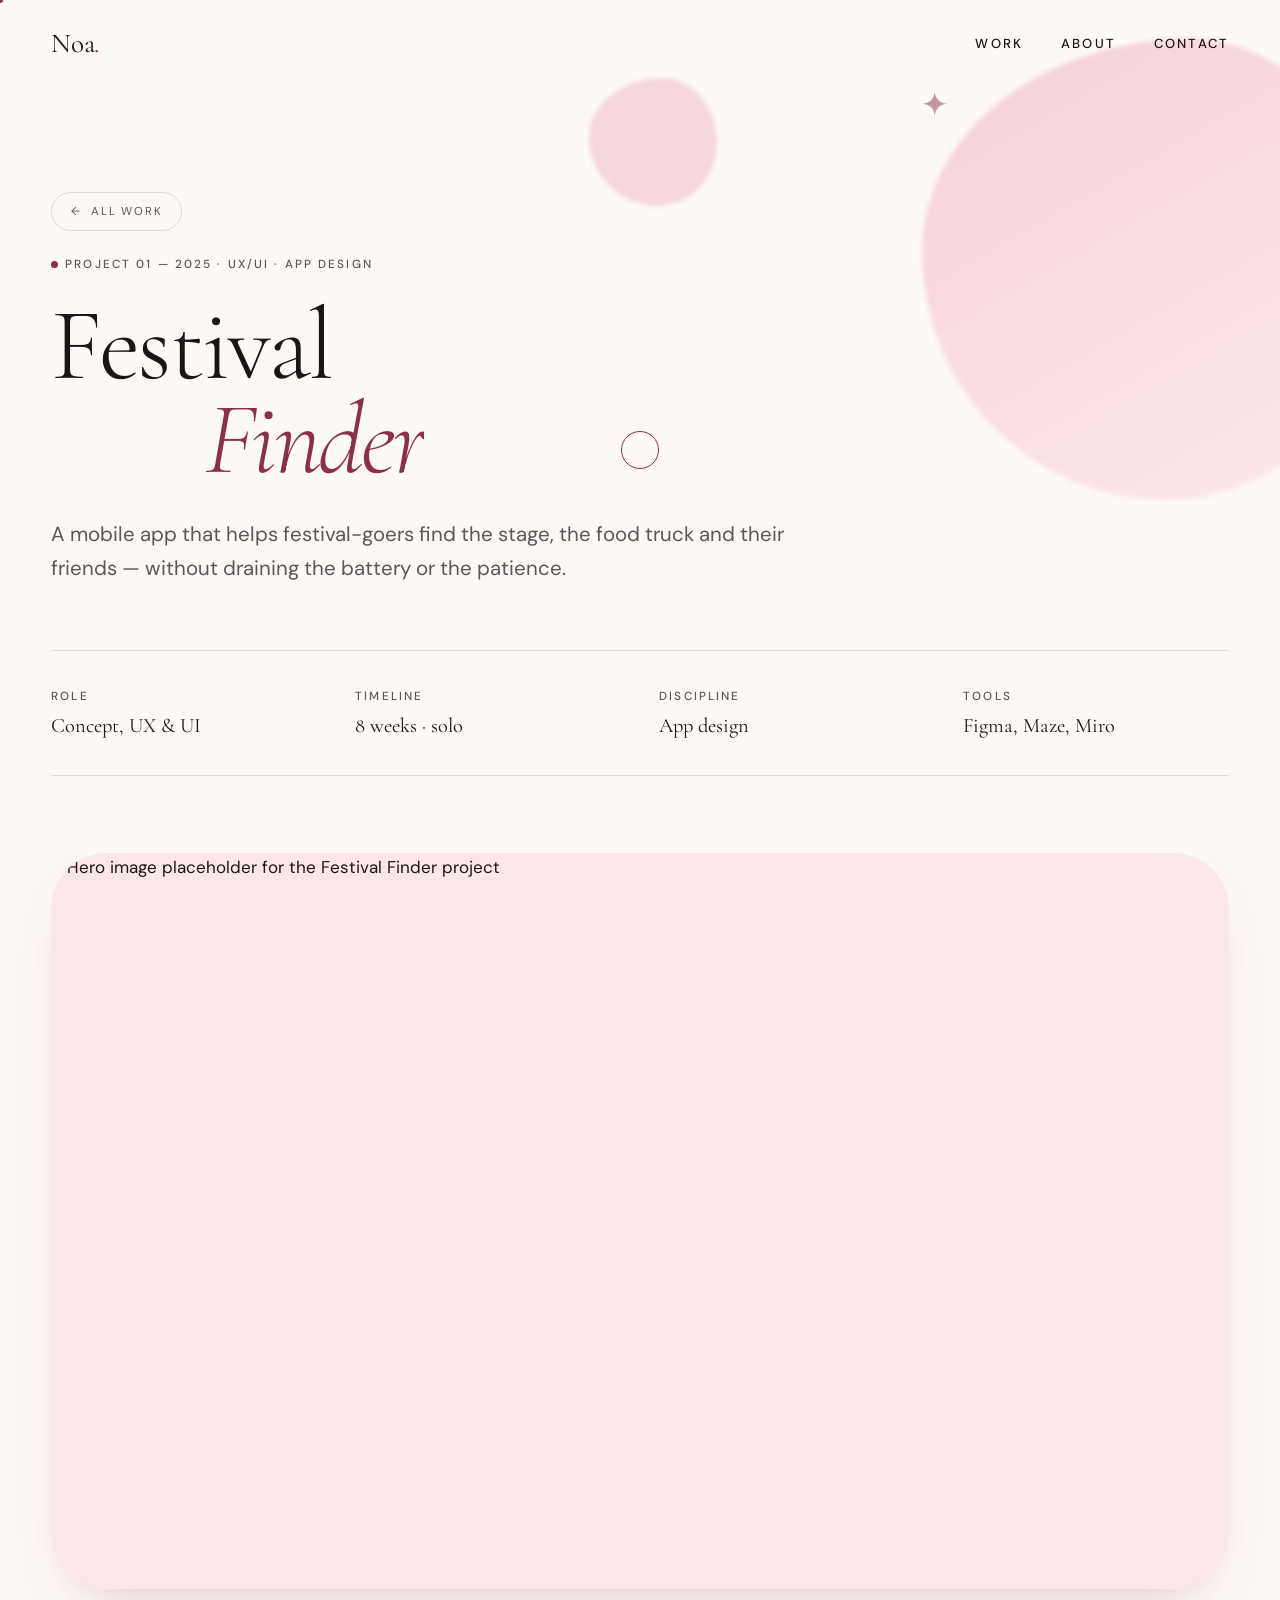
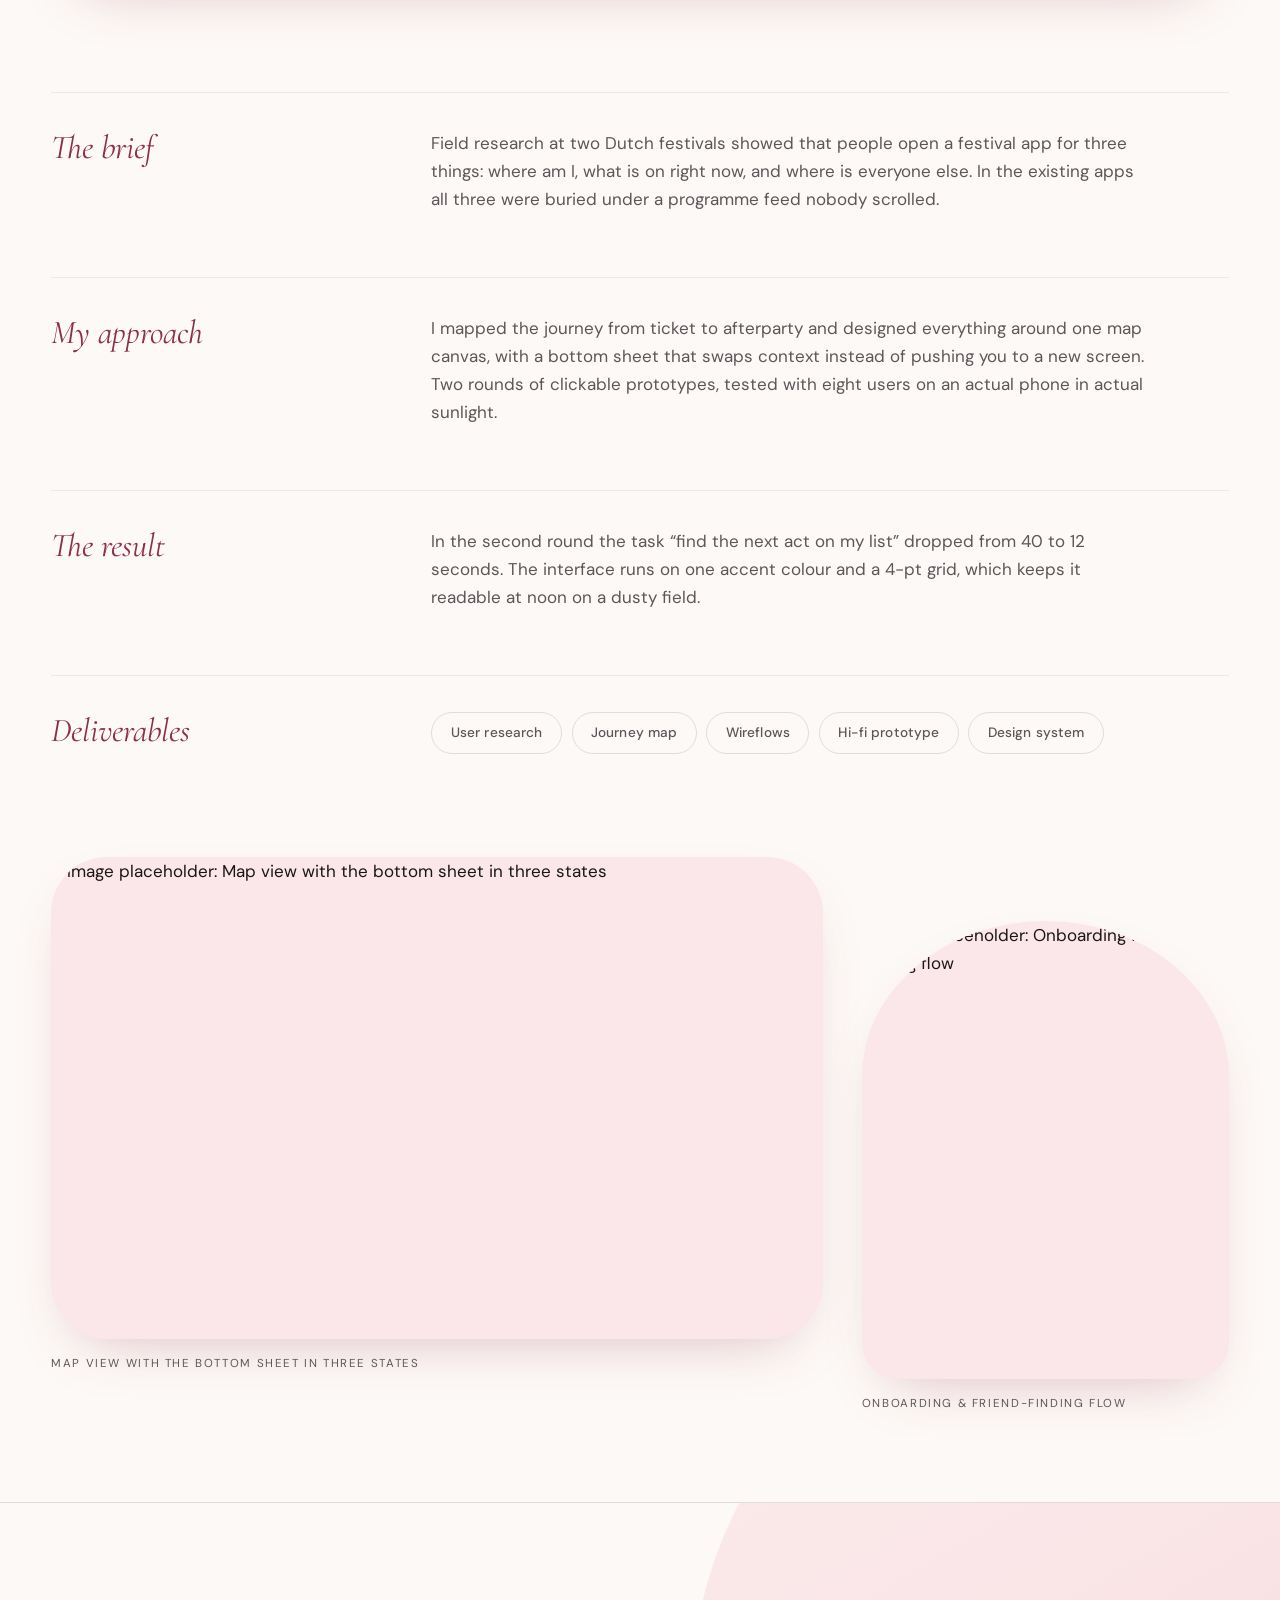
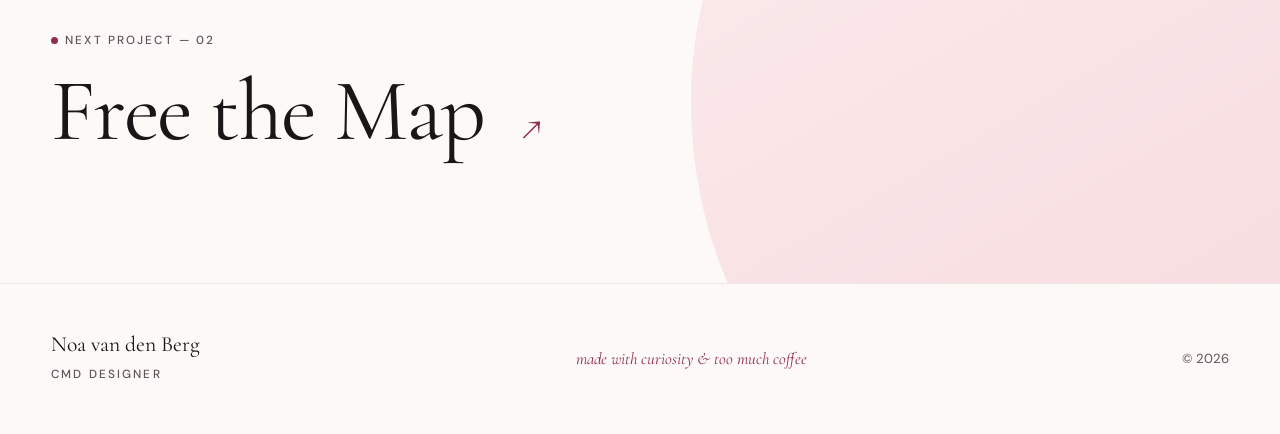
==== 01-festival-finder.html @ e99d0a6c "nieuwe met aparte pagina's" ====
<!DOCTYPE html>
<html lang="en" class="no-js">
<head>
<meta charset="UTF-8">
<meta name="viewport" content="width=device-width, initial-scale=1">
<title>Festival Finder — Noa van den Berg</title>
<meta name="description" content="A mobile app that helps festival-goers find the stage, the food truck and their friends — without draining the battery or the patience.">
<link rel="icon" href="assets/favicon.svg" type="image/svg+xml">

<link rel="preconnect" href="https://fonts.googleapis.com">
<link rel="preconnect" href="https://fonts.gstatic.com" crossorigin>
<link href="https://fonts.googleapis.com/css2?family=Cormorant+Garamond:ital,wght@0,300;0,400;0,500;0,600;1,300;1,400;1,500&family=DM+Sans:ital,opsz,wght@0,9..40,300;0,9..40,400;0,9..40,500;1,9..40,400&display=swap" rel="stylesheet">
<link rel="stylesheet" href="style.css">
<script>document.documentElement.classList.remove('no-js');document.documentElement.classList.add('js');</script>
</head>
<body>

<!-- CUSTOM CURSOR -->
<div class="cursor" id="cursor" aria-hidden="true">
  <span class="cursor__label"></span>
</div>
<div class="cursor-dot" id="cursorDot" aria-hidden="true"></div>

<a class="skip-link" href="#case">Skip to content</a>

<header class="nav" id="nav">
  <div class="nav__inner">
    <a href="index.html" class="nav__logo" data-cursor="hide">Noa<span class="dot-accent">.</span></a>

    <nav class="nav__links" aria-label="Main">
      <a href="index.html#work" data-cursor="hide">Work</a>
      <a href="index.html#about" data-cursor="hide">About</a>
      <a href="index.html#contact" data-cursor="hide">Contact</a>
    </nav>

    <button class="nav__toggle" id="navToggle" aria-expanded="false" aria-controls="mobileMenu" aria-label="Open menu">
      <span></span><span></span>
    </button>
  </div>
</header>

<div class="menu" id="mobileMenu" hidden>
  <nav class="menu__links" aria-label="Mobile">
    <a href="index.html#work"><span>01</span> Work</a>
    <a href="index.html#about"><span>02</span> About</a>
    <a href="index.html#contact"><span>03</span> Contact</a>
  </nav>
  <div class="menu__foot">
    <a href="mailto:hello@noavandenberg.nl">hello@noavandenberg.nl</a>
    <p>Alkmaar / NL</p>
  </div>
</div>

<main>
<article class="case" id="case">

  <!-- ========== PROJECT HERO ========== -->
  <section class="p-hero">
    <div class="shapes" aria-hidden="true">
      <span class="blob blob--a" data-float="0.04"></span>
      <span class="blob blob--c" data-float="0.07"></span>
      <svg class="star star--c" data-float="0.11" viewBox="0 0 24 24"><path d="M12 0c0 7 5 12 12 12-7 0-12 5-12 12 0-7-5-12-12-12 7 0 12-5 12-12z"/></svg>
    </div>

    <div class="container p-hero__inner">
      <a href="index.html#work" class="back-link" data-cursor="hide"><span aria-hidden="true">←</span> All work</a>

      <p class="label" data-reveal><span class="pulse"></span> Project 01 — 2025 · UX/UI · App Design</p>

      <h1 class="p-title">
      <span class="line" data-reveal><span>Festival</span></span>
      <span class="line line--indent" data-reveal data-delay="80"><span><em>Finder</em></span></span>
      </h1>

      <p class="p-lead" data-reveal data-delay="160">A mobile app that helps festival-goers find the stage, the food truck and their friends — without draining the battery or the patience.</p>
    </div>
  </section>

  <div class="container">

    <!-- ========== META ========== -->
    <div class="p-meta" data-reveal>
      <div><span class="label">Role</span><p>Concept, UX &amp; UI</p></div>
      <div><span class="label">Timeline</span><p>8 weeks · solo</p></div>
      <div><span class="label">Discipline</span><p>App design</p></div>
      <div><span class="label">Tools</span><p>Figma, Maze, Miro</p></div>
    </div>

    <!-- ========== COVER ==========
         Vervang de src door je eigen afbeelding in /assets -->
    <figure class="p-cover" data-reveal data-delay="80">
      <img src="assets/hero-01.svg" alt="Hero image placeholder for the Festival Finder project">
    </figure>

    <!-- ========== TEKST ========== -->
    <div class="p-body">
      <section class="p-block" data-reveal>
        <h2>The brief</h2>
        <div><p>Field research at two Dutch festivals showed that people open a festival app for three things: where am I, what is on right now, and where is everyone else. In the existing apps all three were buried under a programme feed nobody scrolled.</p></div>
      </section>

      <section class="p-block" data-reveal>
        <h2>My approach</h2>
        <div><p>I mapped the journey from ticket to afterparty and designed everything around one map canvas, with a bottom sheet that swaps context instead of pushing you to a new screen. Two rounds of clickable prototypes, tested with eight users on an actual phone in actual sunlight.</p></div>
      </section>

      <section class="p-block" data-reveal>
        <h2>The result</h2>
        <div><p>In the second round the task &ldquo;find the next act on my list&rdquo; dropped from 40 to 12 seconds. The interface runs on one accent colour and a 4-pt grid, which keeps it readable at noon on a dusty field.</p></div>
      </section>

      <section class="p-block" data-reveal>
        <h2>Deliverables</h2>
        <div>
          <ul>
            <li class="pill pill--ghost">User research</li>
            <li class="pill pill--ghost">Journey map</li>
            <li class="pill pill--ghost">Wireflows</li>
            <li class="pill pill--ghost">Hi-fi prototype</li>
            <li class="pill pill--ghost">Design system</li>
          </ul>
        </div>
      </section>
    </div>

    <!-- ========== GALLERY ========== -->
    <div class="p-gallery">
      <figure class="p-shot p-shot--a" data-reveal>
        <span class="p-shot__frame">
          <img src="assets/shot-01-a.svg" alt="Image placeholder: Map view with the bottom sheet in three states" loading="lazy">
        </span>
        <figcaption>Map view with the bottom sheet in three states</figcaption>
      </figure>

      <figure class="p-shot p-shot--b" data-reveal data-delay="80">
        <span class="p-shot__frame">
          <img src="assets/shot-01-b.svg" alt="Image placeholder: Onboarding friend-finding flow" loading="lazy">
        </span>
        <figcaption>Onboarding &amp; friend-finding flow</figcaption>
      </figure>
    </div>

  </div>

  <!-- ========== VOLGEND PROJECT ========== -->
  <section class="p-next">
    <div class="p-next__blob" aria-hidden="true"></div>
    <div class="container p-next__inner">
      <p class="label" data-reveal><span class="pulse"></span> Next project — 02</p>
      <a href="02-free-the-map.html" data-cursor="view" data-reveal data-delay="80">Free the Map <span aria-hidden="true">↗</span></a>
    </div>
  </section>

</article>
</main>

<footer class="footer">
  <div class="container footer__inner">
    <div class="footer__brand">
      <p class="footer__name">Noa van den Berg</p>
      <p class="label">CMD Designer</p>
    </div>
    <p class="footer__note">made with curiosity &amp; too much coffee</p>
    <p class="footer__copy">© <span id="year">2026</span></p>
  </div>
</footer>

<script src="script.js"></script>
</body>
</html>
---- style.css ----
/* ============================================================
   NOA VAN DEN BERG — PORTFOLIO
   ------------------------------------------------------------
   01. Design tokens
   02. Reset & base
   03. Typography helpers
   04. Buttons, pills & labels
   05. Custom cursor
   06. Loader
   07. Navigation & mobile menu
   08. Decorative shapes
   09. Hero
   10. Marquee
   11. Work
   12. About
   13. Contact
   14. Footer
   15. Reveal animations
   16. Responsive
   17. Reduced motion
============================================================ */


/* ============================================================
   01. DESIGN TOKENS
   Pas hier de kleuren aan om de hele site te restylen.
============================================================ */
:root{
  /* Colours */
  --cream:        #FDF9F6;
  --cream-deep:   #F7EFE9;
  --pink-soft:    #FBE7E9;
  --blush:        #F3CBD3;
  --blush-deep:   #EBAFBE;
  --berry:        #8C2F4A;
  --berry-light:  #B8577A;
  --ink:          #1A1618;
  --ink-soft:     #5E555A;
  --line:         rgba(26, 22, 24, .12);
  --line-soft:    rgba(26, 22, 24, .07);

  /* Type */
  --font-display: "Cormorant Garamond", "Times New Roman", Georgia, serif;
  --font-body:    "DM Sans", -apple-system, BlinkMacSystemFont, "Segoe UI", Helvetica, Arial, sans-serif;

  /* Radii */
  --r-sm: 14px;
  --r-md: 24px;
  --r-lg: 36px;
  --r-xl: 56px;
  --r-pill: 999px;

  /* Space */
  --gutter: clamp(1.25rem, 4vw, 4rem);
  --section-y: clamp(5rem, 12vw, 11rem);
  --maxw: 1360px;

  /* Motion */
  --ease: cubic-bezier(.22, .61, .36, 1);
  --ease-out: cubic-bezier(.16, 1, .3, 1);

  /* Shadow */
  --shadow-soft: 0 24px 60px -30px rgba(140, 47, 74, .35);
  --shadow-lift: 0 40px 90px -40px rgba(140, 47, 74, .45);
}


/* ============================================================
   02. RESET & BASE
============================================================ */
*,
*::before,
*::after{ box-sizing: border-box; }

html{
  -webkit-text-size-adjust: 100%;
  scroll-behavior: smooth;
}

body{
  margin: 0;
  background: var(--cream);
  color: var(--ink);
  font-family: var(--font-body);
  font-size: clamp(1rem, .95rem + .2vw, 1.0625rem);
  line-height: 1.65;
  font-weight: 400;
  overflow-x: hidden;
  -webkit-font-smoothing: antialiased;
}

body.is-locked{ overflow: hidden; }

img{ max-width: 100%; display: block; }

a{ color: inherit; text-decoration: none; }

ul{ margin: 0; padding: 0; list-style: none; }

h1, h2, h3{ margin: 0; font-weight: 400; }

p{ margin: 0; }

button{ font: inherit; color: inherit; background: none; border: 0; cursor: pointer; }

section{ position: relative; }

:focus-visible{
  outline: 2px solid var(--berry);
  outline-offset: 4px;
  border-radius: 4px;
}

.container{
  width: 100%;
  max-width: var(--maxw);
  margin-inline: auto;
  padding-inline: var(--gutter);
}

.section{ padding-block: var(--section-y); }

.skip-link{
  position: fixed;
  top: 10px;
  left: 50%;
  translate: -50% -200%;
  z-index: 200;
  background: var(--ink);
  color: var(--cream);
  padding: .75rem 1.25rem;
  border-radius: var(--r-pill);
  font-size: .8rem;
  letter-spacing: .08em;
  text-transform: uppercase;
  transition: translate .3s var(--ease);
}
.skip-link:focus-visible{ translate: -50% 0; }


/* ============================================================
   03. TYPOGRAPHY HELPERS
============================================================ */
.label{
  display: inline-flex;
  align-items: center;
  gap: .6em;
  margin: 0;
  font-size: clamp(.68rem, .64rem + .12vw, .78rem);
  letter-spacing: .18em;
  text-transform: uppercase;
  font-weight: 500;
  color: var(--ink-soft);
}

.pulse{
  width: 7px;
  height: 7px;
  border-radius: 50%;
  background: var(--berry);
  animation: pulse 2.6s var(--ease) infinite;
}
@keyframes pulse{
  0%, 100%{ transform: scale(1);   opacity: 1; }
  50%     { transform: scale(1.6); opacity: .45; }
}

.dot-accent{ color: var(--berry); }

.section__head{
  display: flex;
  flex-direction: column;
  gap: 1.25rem;
  margin-bottom: clamp(3rem, 7vw, 6rem);
}

.section__title{
  font-family: var(--font-display);
  font-size: clamp(3rem, 9.5vw, 8.5rem);
  line-height: .92;
  letter-spacing: -.02em;
  font-weight: 300;
}
.section__title em{
  font-style: italic;
  color: var(--berry);
  padding-left: .12em;
}

.line{
  display: block;
  padding-bottom: .14em;
  margin-bottom: -.14em;
}
.line--indent{ padding-left: clamp(1.5rem, 12vw, 12rem); }


/* ============================================================
   04. BUTTONS, PILLS & LABELS
============================================================ */
.btn{
  --btn-bg: var(--berry);
  --btn-fg: var(--cream);
  position: relative;
  display: inline-flex;
  align-items: center;
  gap: .9rem;
  padding: 1.1rem 1.9rem;
  border-radius: var(--r-pill);
  background: var(--btn-bg);
  color: var(--btn-fg);
  font-size: .9rem;
  font-weight: 500;
  letter-spacing: .04em;
  white-space: nowrap;
  will-change: transform;
  transition: background .4s var(--ease), color .4s var(--ease), box-shadow .5s var(--ease);
  box-shadow: var(--shadow-soft);
}
.btn:hover{
  --btn-bg: var(--ink);
  box-shadow: var(--shadow-lift);
}
.btn--dark{ --btn-bg: var(--ink); }
.btn--dark:hover{ --btn-bg: var(--berry); }

.btn__arrow{
  display: inline-block;
  transition: transform .5s var(--ease-out);
}
.btn:hover .btn__arrow{ transform: translateY(3px); }
.btn--dark:hover .btn__arrow{ transform: translate(4px, 0); }

.pill{
  display: inline-block;
  padding: .55rem 1.15rem;
  border-radius: var(--r-pill);
  background: var(--blush);
  color: var(--ink);
  font-size: .85rem;
  font-weight: 500;
  letter-spacing: .01em;
  transition: transform .45s var(--ease-out), background .35s var(--ease), color .35s var(--ease);
}
.pill:hover{
  transform: translateY(-4px) rotate(-2deg);
  background: var(--berry);
  color: var(--cream);
}
.pill--ghost{
  background: transparent;
  border: 1px solid var(--line);
  color: var(--ink-soft);
}
.pill--ghost:hover{
  background: var(--pink-soft);
  border-color: transparent;
  color: var(--berry);
}


/* ============================================================
   05. CUSTOM CURSOR
============================================================ */
.cursor,
.cursor-dot{
  position: fixed;
  top: 0; left: 0;
  z-index: 300;
  pointer-events: none;
  opacity: 0;
  transition: opacity .3s var(--ease);
}

.cursor{
  width: 38px;
  height: 38px;
  margin: -19px 0 0 -19px;
  border: 1px solid var(--berry);
  border-radius: 50%;
  display: grid;
  place-items: center;
  transition: width .45s var(--ease-out), height .45s var(--ease-out),
              margin .45s var(--ease-out), background .35s var(--ease),
              border-color .35s var(--ease), opacity .3s var(--ease);
}
.cursor__label{
  font-size: .68rem;
  letter-spacing: .14em;
  text-transform: uppercase;
  color: var(--cream);
  opacity: 0;
  transform: scale(.7);
  transition: opacity .3s var(--ease), transform .35s var(--ease-out);
}

.cursor-dot{
  width: 6px;
  height: 6px;
  margin: -3px 0 0 -3px;
  border-radius: 50%;
  background: var(--berry);
}

.has-cursor .cursor,
.has-cursor .cursor-dot{ opacity: 1; }
.has-cursor,
.has-cursor a,
.has-cursor button{ cursor: none; }

.cursor.is-link{
  width: 60px; height: 60px; margin: -30px 0 0 -30px;
  background: rgba(140, 47, 74, .12);
  border-color: transparent;
}
.cursor.is-view{
  width: 104px; height: 104px; margin: -52px 0 0 -52px;
  background: var(--berry);
  border-color: transparent;
}
.cursor.is-view .cursor__label{ opacity: 1; transform: none; }
.cursor.is-view + .cursor-dot,
.cursor.is-link + .cursor-dot{ opacity: 0; }


/* ============================================================
   06. LOADER
============================================================ */
.loader{
  position: fixed;
  inset: 0;
  z-index: 400;
  display: grid;
  place-items: center;
  background: var(--cream-deep);
  transition: transform 1s var(--ease-out), border-radius .9s var(--ease-out);
}
.loader.is-done{
  transform: translateY(-101%);
  border-radius: 0 0 50% 50%;
}
.loader__inner{ display: grid; justify-items: center; gap: 1.4rem; }
.loader__mark{
  font-family: var(--font-display);
  font-size: clamp(2.5rem, 8vw, 4.5rem);
  letter-spacing: -.02em;
}
.loader__bar{
  display: block;
  width: min(220px, 40vw);
  height: 1px;
  background: var(--line);
  overflow: hidden;
}
.loader__bar i{
  display: block;
  height: 100%;
  width: 0;
  background: var(--berry);
  transition: width .9s var(--ease-out);
}
.loader.is-filled .loader__bar i{ width: 100%; }


/* ============================================================
   07. NAVIGATION & MOBILE MENU
============================================================ */
.nav{
  position: fixed;
  inset: 0 0 auto 0;
  z-index: 120;
  transition: background .5s var(--ease), box-shadow .5s var(--ease);
}
.nav.is-scrolled{
  background: rgba(253, 249, 246, .82);
  backdrop-filter: blur(14px);
  -webkit-backdrop-filter: blur(14px);
  box-shadow: 0 1px 0 var(--line-soft);
}

.nav__inner{
  max-width: var(--maxw);
  margin-inline: auto;
  padding: clamp(1rem, 2.4vw, 1.7rem) var(--gutter);
  display: flex;
  align-items: center;
  justify-content: space-between;
  gap: 2rem;
}

.nav__logo{
  font-family: var(--font-display);
  font-size: 1.7rem;
  letter-spacing: -.01em;
  line-height: 1;
  transition: opacity .3s var(--ease);
}
.nav__logo:hover{ opacity: .6; }

.nav__links{ display: flex; gap: clamp(1.5rem, 3vw, 3rem); }
.nav__links a{
  position: relative;
  font-size: .82rem;
  font-weight: 500;
  letter-spacing: .16em;
  text-transform: uppercase;
  padding-block: .35rem;
}
.nav__links a::after{
  content: "";
  position: absolute;
  left: 0; bottom: 0;
  width: 100%; height: 1px;
  background: var(--berry);
  transform: scaleX(0);
  transform-origin: right;
  transition: transform .5s var(--ease-out);
}
.nav__links a:hover::after{ transform: scaleX(1); transform-origin: left; }

.nav__toggle{
  display: none;
  width: 46px; height: 46px;
  border-radius: 50%;
  border: 1px solid var(--line);
  place-items: center;
  gap: 5px;
  align-content: center;
  justify-items: center;
}
.nav__toggle span{
  display: block;
  width: 18px; height: 1.5px;
  background: var(--ink);
  border-radius: 2px;
  transition: transform .4s var(--ease-out), opacity .3s var(--ease);
}
.nav__toggle[aria-expanded="true"] span:first-child{ transform: translateY(3.25px) rotate(45deg); }
.nav__toggle[aria-expanded="true"] span:last-child{ transform: translateY(-3.25px) rotate(-45deg); }

.menu{
  position: fixed;
  inset: 0;
  z-index: 110;
  background: var(--cream-deep);
  padding: clamp(6rem, 18vw, 9rem) var(--gutter) var(--gutter);
  display: flex;
  flex-direction: column;
  justify-content: space-between;
  opacity: 0;
  transform: translateY(-12px);
  transition: opacity .45s var(--ease), transform .55s var(--ease-out);
}
.menu.is-open{ opacity: 1; transform: none; }
.menu[hidden]{ display: none; }

.menu__links{ display: grid; gap: .25rem; }
.menu__links a{
  display: flex;
  align-items: baseline;
  gap: 1rem;
  font-family: var(--font-display);
  font-size: clamp(2.75rem, 15vw, 5rem);
  line-height: 1.15;
  letter-spacing: -.02em;
  border-bottom: 1px solid var(--line-soft);
  padding-block: .35rem;
  transition: color .35s var(--ease), padding-left .45s var(--ease-out);
}
.menu__links a:hover{ color: var(--berry); padding-left: .5rem; }
.menu__links span{
  font-family: var(--font-body);
  font-size: .7rem;
  letter-spacing: .18em;
  color: var(--ink-soft);
}
.menu__foot{
  display: flex;
  flex-wrap: wrap;
  gap: .5rem 2rem;
  justify-content: space-between;
  font-size: .85rem;
  color: var(--ink-soft);
}


/* ============================================================
   08. DECORATIVE SHAPES
============================================================ */
.shapes{
  position: absolute;
  inset: 0;
  overflow: hidden;
  pointer-events: none;
}

.blob{
  position: absolute;
  display: block;
  border-radius: 58% 42% 47% 53% / 46% 51% 49% 54%;
  filter: blur(2px);
  will-change: transform;
  animation: morph 18s ease-in-out infinite alternate;
}
@keyframes morph{
  0%  { border-radius: 58% 42% 47% 53% / 46% 51% 49% 54%; transform: rotate(0deg)  scale(1); }
  50% { border-radius: 42% 58% 63% 37% / 58% 39% 61% 42%; transform: rotate(8deg)  scale(1.05); }
  100%{ border-radius: 49% 51% 38% 62% / 61% 47% 53% 39%; transform: rotate(-6deg) scale(.97); }
}

.blob--a{
  width: clamp(280px, 36vw, 560px);
  aspect-ratio: 1;
  right: -8%;
  top: 6%;
  background: linear-gradient(150deg, var(--blush), var(--pink-soft));
  opacity: .85;
}
.blob--b{
  width: clamp(160px, 20vw, 300px);
  aspect-ratio: 1;
  left: -6%;
  bottom: 6%;
  background: linear-gradient(200deg, var(--blush-deep), var(--pink-soft));
  opacity: .6;
  animation-duration: 22s;
}
.blob--c{
  width: clamp(90px, 10vw, 150px);
  aspect-ratio: 1;
  left: 46%;
  top: 12%;
  background: var(--blush-deep);
  opacity: .45;
  animation-duration: 26s;
}
.blob--about{
  position: absolute;
  width: clamp(240px, 30vw, 460px);
  aspect-ratio: 1;
  right: -12%;
  top: 12%;
  background: linear-gradient(160deg, var(--pink-soft), var(--blush));
  opacity: .55;
  pointer-events: none;
  z-index: 0;
}

.ring{
  position: absolute;
  display: block;
  border: 1px solid var(--berry);
  border-radius: 50%;
  opacity: .3;
  will-change: transform;
}
.ring--a{
  width: clamp(140px, 18vw, 280px);
  aspect-ratio: 1;
  right: 3%;
  bottom: 4%;
}
.ring--contact{
  width: clamp(140px, 18vw, 260px);
  aspect-ratio: 1;
  left: 6%;
  top: 14%;
  opacity: .22;
}

.star{
  position: absolute;
  width: clamp(16px, 2vw, 30px);
  fill: var(--berry);
  opacity: .55;
  will-change: transform;
  animation: spin 14s linear infinite;
}
.star--a{ top: 22%;  left: 8%; }
.star--b{ top: 64%;  left: 32%; animation-duration: 20s; opacity: .4; }
.star--c{ top: 14%;  right: 26%; animation-duration: 24s; opacity: .5; }
@keyframes spin{ to{ transform: rotate(360deg); } }

.floating-tag{
  position: absolute;
  z-index: 2;
  padding: .5rem 1.05rem;
  border-radius: var(--r-pill);
  background: var(--cream);
  border: 1px solid var(--line);
  font-size: .72rem;
  letter-spacing: .12em;
  text-transform: uppercase;
  color: var(--ink-soft);
  white-space: nowrap;
  box-shadow: var(--shadow-soft);
  will-change: transform;
}
.floating-tag--a{ top: 16%; right: 6%; rotate: 6deg; }
.floating-tag--b{ bottom: 26%; right: 14%; rotate: -5deg; }


/* ============================================================
   09. HERO
============================================================ */
.hero{
  position: relative;
  min-height: 100svh;
  display: flex;
  align-items: center;
  padding-block: clamp(6.5rem, 12vw, 8rem) clamp(3.5rem, 7vw, 5.5rem);
  overflow: hidden;
}

.hero__inner{ position: relative; z-index: 2; }

.hero__label{ margin-bottom: clamp(1.5rem, 4vw, 2.5rem); }

.hero__title{
  font-family: var(--font-display);
  font-size: clamp(2.5rem, 8vw, 7.5rem);
  line-height: .9;
  letter-spacing: -.025em;
  font-weight: 300;
  max-width: 16ch;
}
.hero__title em{
  font-style: italic;
  font-weight: 400;
}
.hero__title .accent{
  color: var(--berry);
  position: relative;
}

.hero__bottom{
  margin-top: clamp(2.25rem, 5vw, 3.5rem);
  display: flex;
  flex-wrap: wrap;
  align-items: flex-end;
  justify-content: space-between;
  gap: clamp(1.75rem, 4vw, 3rem);
}
.hero__intro{
  max-width: 46ch;
  color: var(--ink-soft);
  font-size: clamp(1rem, .95rem + .35vw, 1.2rem);
  margin-left: auto;
  order: 2;
}
.hero .btn{ order: 1; }

.scroll-hint{
  position: absolute;
  left: var(--gutter);
  bottom: 2rem;
  width: 1px;
  height: 64px;
  background: var(--line);
  overflow: hidden;
}
.scroll-hint span{
  position: absolute;
  inset: 0;
  background: var(--berry);
  animation: scrollLine 2.4s var(--ease) infinite;
}
@keyframes scrollLine{
  0%  { transform: translateY(-100%); }
  60% { transform: translateY(100%); }
  100%{ transform: translateY(100%); }
}


/* ============================================================
   10. MARQUEE
============================================================ */
.marquee{
  border-block: 1px solid var(--line-soft);
  padding-block: 1.1rem;
  overflow: hidden;
  background: var(--cream-deep);
}
.marquee__track{
  display: flex;
  width: max-content;
  animation: marquee 38s linear infinite;
}
.marquee__track span{
  font-family: var(--font-display);
  font-style: italic;
  font-size: clamp(1.4rem, 3.2vw, 2.4rem);
  padding-right: 2rem;
  white-space: nowrap;
  color: var(--berry);
  opacity: .85;
}
@keyframes marquee{ to{ transform: translateX(-50%); } }


/* ============================================================
   11. WORK
============================================================ */
.projects{
  display: grid;
  grid-template-columns: repeat(12, 1fr);
  gap: clamp(2.5rem, 5vw, 4.5rem) clamp(1.5rem, 3vw, 3rem);
}

.project{ position: relative; }

/* --- Grid-ritme -------------------------------------------------
   De plaatsing hangt aan de volgorde (nth-child), niet aan de naam
   van het project. Wil je projecten omwisselen? Verplaats gewoon het
   <article>-blok in de HTML. Voeg je een 11e project toe, kopieer dan
   een van de regels hieronder en tel door.
----------------------------------------------------------------- */
.project:nth-child(1) { grid-column: 1 / span 7; }
.project:nth-child(2) { grid-column: 9 / span 4;  margin-top: clamp(2rem, 8vw, 7rem); }
.project:nth-child(3) { grid-column: 2 / span 4; }
.project:nth-child(4) { grid-column: 7 / span 6;  margin-top: clamp(1rem, 6vw, 5rem); }
.project:nth-child(5) { grid-column: 1 / span 5; }
.project:nth-child(6) { grid-column: 7 / span 6;  margin-top: clamp(1rem, 5vw, 4rem); }
.project:nth-child(7) { grid-column: 2 / span 6; }
.project:nth-child(8) { grid-column: 9 / span 4;  margin-top: clamp(2rem, 7vw, 6rem); }
.project:nth-child(9) { grid-column: 1 / span 6; }
.project:nth-child(10){ grid-column: 8 / span 4;  margin-top: clamp(1rem, 6vw, 5rem); }

.project__link{
  display: block;
  --mx: 0px;
  --my: 0px;
}

.project__media{
  display: block;
  position: relative;
  overflow: hidden;
  background: var(--pink-soft);
  transition: border-radius .8s var(--ease-out), box-shadow .6s var(--ease);
  box-shadow: var(--shadow-soft);
}
.project__media img{
  width: 100%;
  height: 100%;
  object-fit: cover;
  transform: scale(1.02);
  transition: transform .9s var(--ease-out);
  will-change: transform;
}
.project__link:hover .project__media,
.project__link:focus-visible .project__media{ box-shadow: var(--shadow-lift); }
.project__link:hover .project__media img{
  transform: scale(1.08) translate(var(--mx), var(--my));
}

/* --- Silhouetten ------------------------------------------------
   Elke <article> krijgt naast .project ook een vormklasse. Wissel de
   klasse om een project een andere vorm te geven.
----------------------------------------------------------------- */
.project--wide .project__media{ aspect-ratio: 4 / 3;   border-radius: var(--r-xl); }
.project--tall .project__media{ aspect-ratio: 4 / 5;   border-radius: var(--r-xl); }
.project--soft .project__media{ aspect-ratio: 5 / 4;   border-radius: var(--r-xl); }
.project--pano .project__media{ aspect-ratio: 16 / 10; border-radius: var(--r-xl); }
.project--circle .project__media{ aspect-ratio: 1 / 1; border-radius: 50%; }
.project--arch .project__media{
  aspect-ratio: 3 / 4;
  border-radius: 50% 50% var(--r-lg) var(--r-lg) / 38% 38% var(--r-lg) var(--r-lg);
}
.project--stadium .project__media{
  aspect-ratio: 14 / 9;
  border-radius: 34% var(--r-lg) var(--r-lg) 34% / 50% var(--r-lg) var(--r-lg) 50%;
}
.project--blob .project__media{
  aspect-ratio: 1 / 1;
  border-radius: 58% 42% 47% 53% / 46% 51% 49% 54%;
}

.project__row{
  display: flex;
  align-items: baseline;
  gap: 1rem;
  padding-top: 1.4rem;
}
.project__num{
  font-family: var(--font-display);
  font-size: 1.1rem;
  color: var(--berry);
  letter-spacing: .06em;
  transition: transform .55s var(--ease-out), opacity .4s var(--ease);
}
.project__text{ display: grid; gap: .3rem; }
.project__title{
  display: block;
  font-family: var(--font-display);
  font-size: clamp(1.6rem, 3vw, 2.4rem);
  line-height: 1.05;
  letter-spacing: -.01em;
  transition: transform .55s var(--ease-out), color .45s var(--ease);
}
.project__tags{
  display: block;
  font-size: .74rem;
  letter-spacing: .14em;
  text-transform: uppercase;
  color: var(--ink-soft);
}
.project__arrow{
  margin-left: auto;
  font-size: 1.2rem;
  color: var(--berry);
  opacity: 0;
  transform: translate(-8px, 8px);
  transition: opacity .45s var(--ease), transform .55s var(--ease-out);
}
.project__link:hover .project__title,
.project__link:focus-visible .project__title{
  transform: translateX(10px);
  color: var(--berry);
}
.project__link:hover .project__num,
.project__link:focus-visible .project__num{ transform: translateY(-6px); }
.project__link:hover .project__arrow,
.project__link:focus-visible .project__arrow{ opacity: 1; transform: none; }


/* ============================================================
   12. ABOUT
============================================================ */
.about{
  background: linear-gradient(180deg, var(--cream) 0%, var(--cream-deep) 55%, var(--cream) 100%);
  overflow: hidden;
}

.about__grid{
  position: relative;
  z-index: 1;
  display: grid;
  grid-template-columns: minmax(0, 1.35fr) minmax(0, .8fr);
  gap: clamp(2.5rem, 6vw, 5rem);
  align-items: start;
}

.about__intro{ display: grid; gap: 1.4rem; }
.about__intro .section__title{ margin-block: .6rem 1rem; }
.about__text{
  max-width: 52ch;
  color: var(--ink-soft);
  font-size: clamp(1rem, .95rem + .25vw, 1.12rem);
}

.about__card{
  position: relative;
  padding: clamp(1.75rem, 3vw, 2.5rem);
  border-radius: var(--r-xl);
  background: var(--cream);
  border: 1px solid var(--line-soft);
  box-shadow: var(--shadow-soft);
  margin-top: clamp(0rem, 4vw, 4rem);
}

.badge{
  position: absolute;
  top: 0;
  right: clamp(1.5rem, 3vw, 2.5rem);
  translate: 0 -50%;
  width: clamp(88px, 10vw, 116px);
  aspect-ratio: 1;
  display: grid;
  place-items: center;
  border-radius: 50%;
  background: var(--berry);
  color: var(--cream);
}
.badge svg{
  position: absolute;
  inset: 0;
  width: 100%;
  height: 100%;
  animation: spin 16s linear infinite;
}
.badge text{
  fill: var(--cream);
  font-size: 8.2px;
  letter-spacing: .11em;
  text-transform: uppercase;
  font-family: var(--font-body);
}
.badge__core{ font-size: 1.1rem; }

.facts{ display: grid; gap: .85rem; margin-top: 1.75rem; }
.facts li{
  display: flex;
  flex-wrap: wrap;
  gap: .35rem .9rem;
  justify-content: space-between;
  align-items: baseline;
  padding-bottom: .85rem;
  border-bottom: 1px solid var(--line-soft);
  font-size: .95rem;
}
.facts li:last-child{ border-bottom: 0; padding-bottom: 0; }
.facts span{
  font-size: .68rem;
  letter-spacing: .16em;
  text-transform: uppercase;
  color: var(--ink-soft);
}

.about__lists{
  grid-column: 1 / -1;
  display: grid;
  grid-template-columns: repeat(2, minmax(0, 1fr));
  gap: clamp(2rem, 5vw, 4rem);
  margin-top: clamp(2rem, 5vw, 4rem);
  padding-top: clamp(2rem, 5vw, 3.5rem);
  border-top: 1px solid var(--line);
}
.taglist__title{
  font-family: var(--font-display);
  font-style: italic;
  font-size: 1.5rem;
  color: var(--berry);
  margin-bottom: 1.25rem;
}
.taglist ul{ display: flex; flex-wrap: wrap; gap: .65rem; }


/* ============================================================
   13. CONTACT
============================================================ */
.contact{
  overflow: hidden;
  padding-block: clamp(6rem, 15vw, 13rem);
}

.contact__blob{
  position: absolute;
  z-index: 0;
  width: clamp(520px, 78vw, 1150px);
  aspect-ratio: 1;
  right: -18%;
  top: 50%;
  translate: 0 -50%;
  border-radius: 46% 54% 62% 38% / 51% 43% 57% 49%;
  background: linear-gradient(150deg, var(--pink-soft), var(--blush) 55%, var(--blush-deep));
  opacity: .75;
  animation: morph 24s ease-in-out infinite alternate;
}

.contact__inner{
  position: relative;
  z-index: 1;
  display: grid;
  justify-items: start;
  gap: 1.5rem;
}

.contact__title{
  font-family: var(--font-display);
  font-size: clamp(3rem, 12vw, 10rem);
  line-height: .9;
  letter-spacing: -.025em;
  font-weight: 300;
}
.contact__title em{ font-style: italic; color: var(--berry); }

.contact__sub{
  max-width: 40ch;
  color: var(--ink-soft);
  font-size: clamp(1rem, .95rem + .3vw, 1.15rem);
}

.contact .btn{ margin-top: .75rem; }

.contact__links{
  display: flex;
  flex-wrap: wrap;
  gap: 1.5rem clamp(2rem, 6vw, 5rem);
  margin-top: clamp(2.5rem, 6vw, 4.5rem);
  padding-top: clamp(1.5rem, 3vw, 2.5rem);
  border-top: 1px solid var(--line);
  width: 100%;
}
.contact__links li{ display: grid; gap: .35rem; }
.contact__links a{
  font-family: var(--font-display);
  font-size: clamp(1.15rem, 2vw, 1.6rem);
  position: relative;
  width: fit-content;
}
.contact__links a::after{
  content: "";
  position: absolute;
  left: 0; bottom: -2px;
  width: 100%; height: 1px;
  background: currentColor;
  transform: scaleX(0);
  transform-origin: right;
  transition: transform .5s var(--ease-out);
}
.contact__links a:hover{ color: var(--berry); }
.contact__links a:hover::after{ transform: scaleX(1); transform-origin: left; }


/* ============================================================
   14. FOOTER
============================================================ */
.footer{
  border-top: 1px solid var(--line-soft);
  padding-block: clamp(2rem, 4vw, 3rem);
  background: var(--cream);
}
.footer__inner{
  display: flex;
  flex-wrap: wrap;
  gap: 1.25rem 2rem;
  align-items: center;
  justify-content: space-between;
}
.footer__name{
  font-family: var(--font-display);
  font-size: 1.35rem;
  line-height: 1.2;
}
.footer__note{
  font-family: var(--font-display);
  font-style: italic;
  font-size: 1.05rem;
  color: var(--berry);
}
.footer__copy{ font-size: .82rem; color: var(--ink-soft); }


/* ============================================================
   14b. PROJECT PAGE (work/*.html)
============================================================ */
.p-hero{
  position: relative;
  overflow: hidden;
  padding-block: clamp(8.5rem, 17vw, 12rem) clamp(2.5rem, 5vw, 4rem);
}
.p-hero__inner{ position: relative; z-index: 2; display: grid; gap: 1.5rem; justify-items: start; }

.back-link{
  display: inline-flex;
  align-items: center;
  gap: .6rem;
  padding: .55rem 1.15rem;
  border: 1px solid var(--line);
  border-radius: var(--r-pill);
  font-size: .72rem;
  letter-spacing: .16em;
  text-transform: uppercase;
  color: var(--ink-soft);
  transition: background .35s var(--ease), color .35s var(--ease), border-color .35s var(--ease);
}
.back-link span{ transition: transform .45s var(--ease-out); }
.back-link:hover{ background: var(--pink-soft); border-color: transparent; color: var(--berry); }
.back-link:hover span{ transform: translateX(-4px); }

.p-title{
  font-family: var(--font-display);
  font-size: clamp(2.6rem, 8vw, 7rem);
  line-height: .92;
  letter-spacing: -.025em;
  font-weight: 300;
  max-width: 14ch;
}
.p-title em{ font-style: italic; color: var(--berry); }

.p-lead{
  max-width: 54ch;
  margin-top: .5rem;
  color: var(--ink-soft);
  font-size: clamp(1.05rem, 1rem + .35vw, 1.3rem);
}

.p-meta{
  display: grid;
  grid-template-columns: repeat(4, minmax(0, 1fr));
  gap: 1.75rem clamp(1.5rem, 3vw, 3rem);
  padding-block: clamp(1.5rem, 3vw, 2.25rem);
  border-block: 1px solid var(--line);
}
.p-meta div{ display: grid; gap: .4rem; align-content: start; }
.p-meta p{ font-family: var(--font-display); font-size: clamp(1.05rem, 1.6vw, 1.35rem); line-height: 1.3; }

.p-cover{
  margin: clamp(2.5rem, 6vw, 5rem) 0 0;
  overflow: hidden;
  border-radius: var(--r-xl);
  box-shadow: var(--shadow-soft);
  aspect-ratio: 16 / 10;
  background: var(--pink-soft);
}
.p-cover img{ width: 100%; height: 100%; object-fit: cover; }

.p-body{
  display: grid;
  gap: clamp(2.5rem, 5vw, 4rem);
  padding-block: clamp(3.5rem, 8vw, 6.5rem);
}
.p-block{
  display: grid;
  grid-template-columns: minmax(0, .6fr) minmax(0, 1.4fr);
  gap: clamp(1rem, 3vw, 3rem);
  padding-top: clamp(1.5rem, 3vw, 2.25rem);
  border-top: 1px solid var(--line-soft);
}
.p-block h2{
  font-family: var(--font-display);
  font-style: italic;
  font-size: clamp(1.5rem, 2.6vw, 2.1rem);
  color: var(--berry);
  line-height: 1.15;
}
.p-block > div{ display: grid; gap: 1rem; max-width: 60ch; }
.p-block p{ color: var(--ink-soft); }
.p-block ul{ display: flex; flex-wrap: wrap; gap: .6rem; }

.p-gallery{
  display: grid;
  grid-template-columns: repeat(12, 1fr);
  gap: clamp(2rem, 4vw, 3.5rem) clamp(1.5rem, 3vw, 3rem);
  padding-bottom: clamp(3rem, 7vw, 6rem);
}
.p-shot{ margin: 0; }
.p-shot--a{ grid-column: 1 / span 8; }
.p-shot--b{ grid-column: 9 / span 4; margin-top: clamp(1.5rem, 5vw, 4.5rem); }
.p-shot__frame{
  display: block;
  overflow: hidden;
  background: var(--pink-soft);
  box-shadow: var(--shadow-soft);
}
.p-shot--a .p-shot__frame{ aspect-ratio: 16 / 10; border-radius: var(--r-xl); }
.p-shot--b .p-shot__frame{
  aspect-ratio: 4 / 5;
  border-radius: 50% 50% var(--r-lg) var(--r-lg) / 34% 34% var(--r-lg) var(--r-lg);
}
.p-shot img{ width: 100%; height: 100%; object-fit: cover; }
.p-shot figcaption{
  margin-top: .9rem;
  font-size: .72rem;
  letter-spacing: .14em;
  text-transform: uppercase;
  color: var(--ink-soft);
}

.p-next{
  position: relative;
  overflow: hidden;
  padding-block: clamp(4rem, 10vw, 8rem);
  border-top: 1px solid var(--line);
}
.p-next__blob{
  position: absolute;
  z-index: 0;
  width: clamp(420px, 60vw, 900px);
  aspect-ratio: 1;
  right: -14%;
  top: 50%;
  translate: 0 -50%;
  border-radius: 46% 54% 62% 38% / 51% 43% 57% 49%;
  background: linear-gradient(150deg, var(--pink-soft), var(--blush));
  opacity: .7;
  animation: morph 24s ease-in-out infinite alternate;
}
.p-next__inner{ position: relative; z-index: 1; display: grid; gap: 1rem; justify-items: start; }
.p-next a{
  display: inline-flex;
  align-items: baseline;
  gap: clamp(1rem, 3vw, 2.5rem);
  font-family: var(--font-display);
  font-size: clamp(2.4rem, 7vw, 5.5rem);
  line-height: 1;
  letter-spacing: -.02em;
  transition: color .4s var(--ease);
}
.p-next a span{ font-size: .45em; color: var(--berry); transition: transform .5s var(--ease-out); }
.p-next a:hover{ color: var(--berry); }
.p-next a:hover span{ transform: translate(8px, -8px); }


/* ============================================================
   15. REVEAL ANIMATIONS
============================================================ */
.js [data-reveal]:not(.line){
  opacity: 0;
  transform: translateY(28px);
  transition: opacity .9s var(--ease-out), transform .9s var(--ease-out);
  transition-delay: var(--d, 0ms);
}
.js [data-reveal]:not(.line).is-visible{
  opacity: 1;
  transform: none;
}

.js .line[data-reveal]{ overflow: hidden; }
.js .line[data-reveal] > span{
  display: block;
  transform: translateY(110%);
  transition: transform 1.05s var(--ease-out);
  transition-delay: var(--d, 0ms);
}
.js .line[data-reveal].is-visible > span{ transform: none; }

/* Magnetic buttons krijgen hun eigen (snellere) transition zodra ze actief zijn */
.js .btn.is-magnetic{
  transition: transform .45s var(--ease-out),
              background .4s var(--ease),
              color .4s var(--ease),
              box-shadow .5s var(--ease);
  transition-delay: 0ms;
}

/* Ankerpunten vrijhouden onder de sticky nav */
.hero, .section{ scroll-margin-top: clamp(70px, 10vw, 96px); }


/* ============================================================
   16. RESPONSIVE
============================================================ */
@media (max-width: 1080px){
  .project:nth-child(1){ grid-column: 1 / span 8; }
  .project:nth-child(3){ grid-column: 1 / span 5; }
  .project:nth-child(4){ grid-column: 6 / span 7; }
  .project:nth-child(7){ grid-column: 1 / span 7; }
  .project:nth-child(9){ grid-column: 1 / span 7; }

  .about__grid{ grid-template-columns: 1fr; }
  .about__card{ margin-top: 3.5rem; max-width: 480px; }
}

@media (max-width: 860px){
  .nav__links{ display: none; }
  .nav__toggle{ display: grid; }

  .hero__title{ max-width: none; }
  .hero__bottom{ flex-direction: column; align-items: flex-start; }
  .hero__intro{ margin-left: 0; order: 1; }
  .hero .btn{ order: 2; }

  .floating-tag--b{ display: none; }
  .floating-tag--a{ top: 10%; right: var(--gutter); }
  .scroll-hint{ display: none; }

  /* Tablet: twee kolommen, oneven ritme via de even tegels */
  .projects{
    grid-template-columns: repeat(2, minmax(0, 1fr));
    gap: clamp(2.5rem, 6vw, 3.5rem) clamp(1.25rem, 3vw, 2rem);
  }
  .project{ grid-column: auto !important; margin-top: 0 !important; }
  .project:nth-child(even){ margin-top: clamp(1.5rem, 6vw, 3.5rem) !important; }

  .project--arch .project__media{ aspect-ratio: 4 / 5; }
  .project--stadium .project__media{ aspect-ratio: 4 / 3; }
  .project--tall .project__media{ aspect-ratio: 1 / 1; }

  .about__lists{ grid-template-columns: 1fr; }

  .contact__blob{ right: -35%; opacity: .6; }

  .p-meta{ grid-template-columns: repeat(2, minmax(0, 1fr)); }
  .p-block{ grid-template-columns: 1fr; gap: .9rem; }
  .p-shot--a,
  .p-shot--b{ grid-column: 1 / -1; margin-top: 0; }
  .p-shot--b .p-shot__frame{ aspect-ratio: 4 / 5; }
}

@media (max-width: 640px){
  .projects{ grid-template-columns: 1fr; gap: clamp(2.5rem, 9vw, 3.5rem); }
  .project:nth-child(even){ margin-top: 0 !important; }
}

@media (max-width: 560px){
  :root{ --r-xl: 34px; }

  .line--indent{ padding-left: 1rem; }
  .floating-tag--a{ display: none; }
  .hero{ padding-block: 7.5rem 4rem; }
  .btn{ padding: 1rem 1.5rem; font-size: .85rem; }

  .project--circle .project__media{ border-radius: var(--r-xl); aspect-ratio: 1 / 1; }
  .project--stadium .project__media{ border-radius: 28% var(--r-md) var(--r-md) 28% / 50% var(--r-md) var(--r-md) 50%; }

  .footer__inner{ flex-direction: column; align-items: flex-start; }
}

/* Geen custom cursor op touch devices */
@media (hover: none), (pointer: coarse){
  .cursor, .cursor-dot{ display: none; }
  .has-cursor,
  .has-cursor a,
  .has-cursor button{ cursor: auto; }
}


/* ============================================================
   17. REDUCED MOTION
============================================================ */
@media (prefers-reduced-motion: reduce){
  html{ scroll-behavior: auto; }

  *,
  *::before,
  *::after{
    animation-duration: .001ms !important;
    animation-iteration-count: 1 !important;
    transition-duration: .001ms !important;
    scroll-behavior: auto !important;
  }

  .js [data-reveal]:not(.line){ opacity: 1; transform: none; }
  .js .line[data-reveal] > span{ transform: none; }
  .cursor, .cursor-dot{ display: none; }
  .has-cursor,
  .has-cursor a,
  .has-cursor button{ cursor: auto; }
  .loader{ display: none; }
}
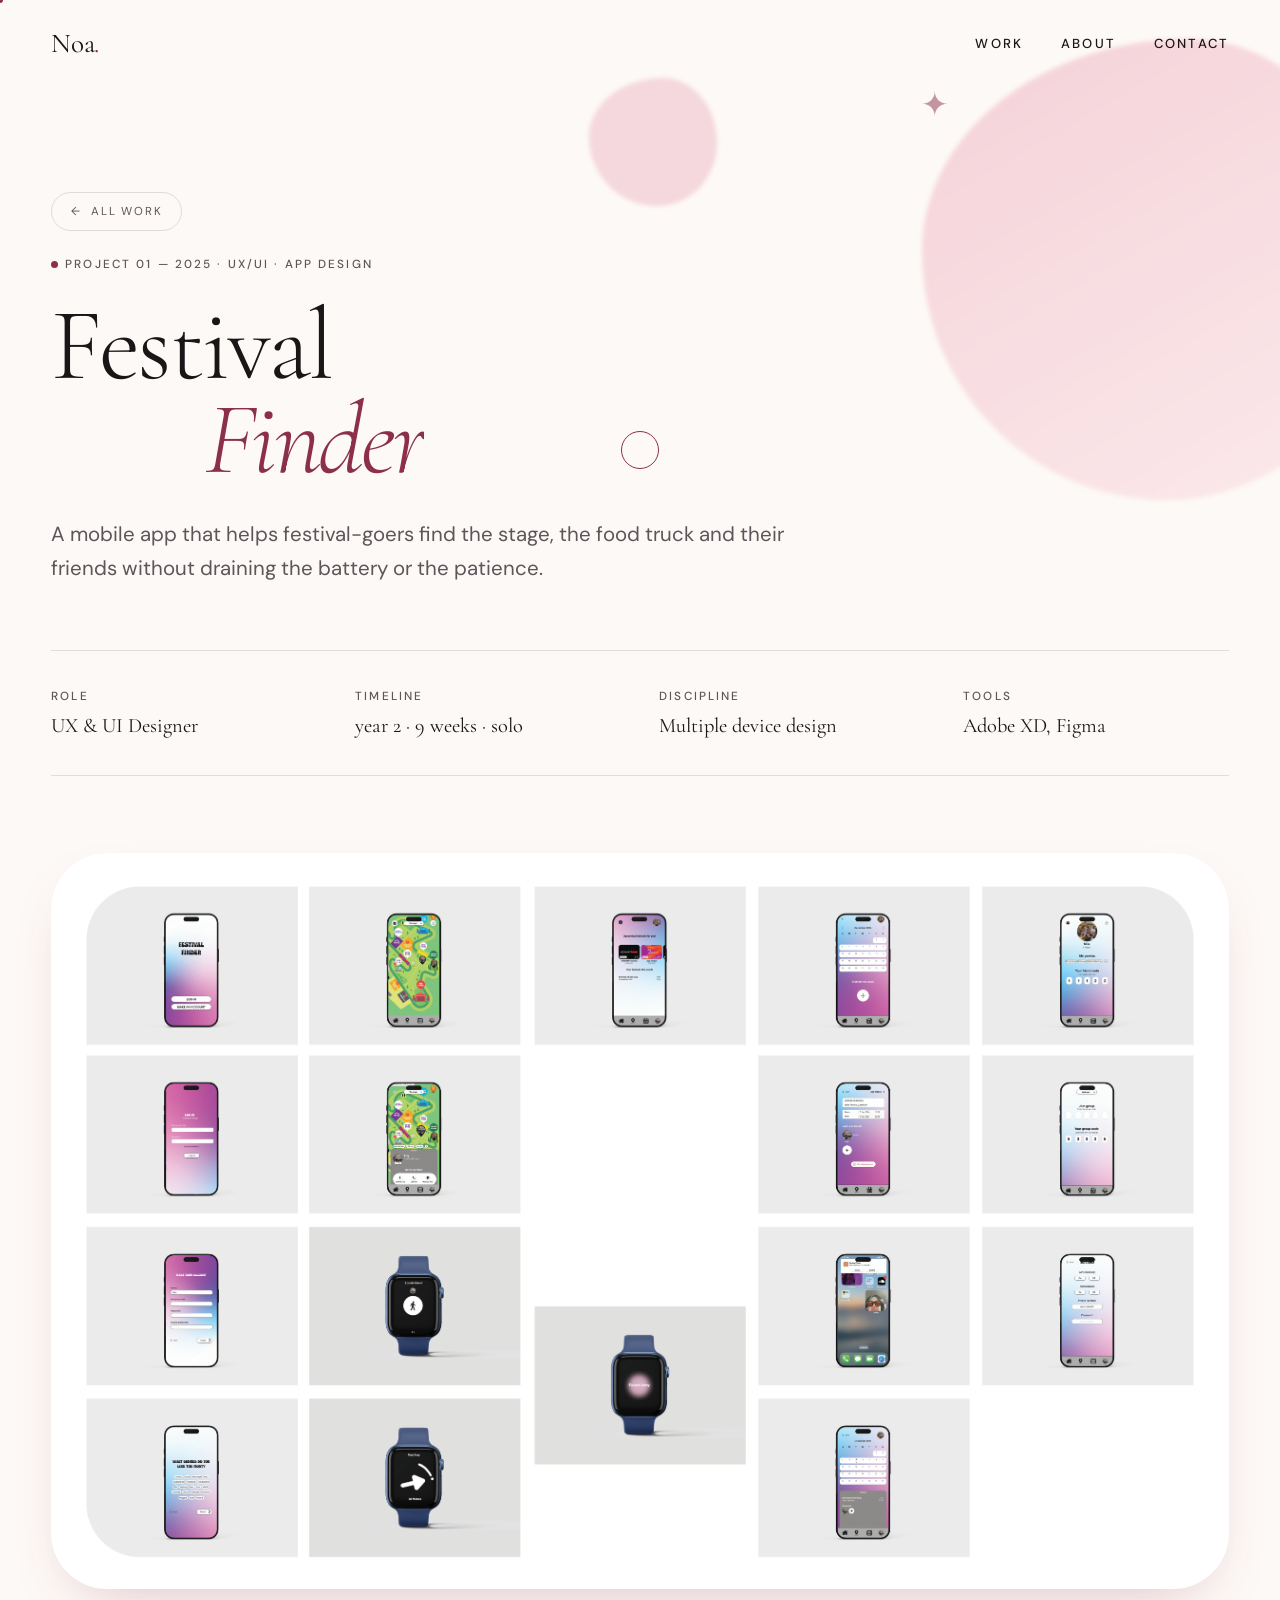
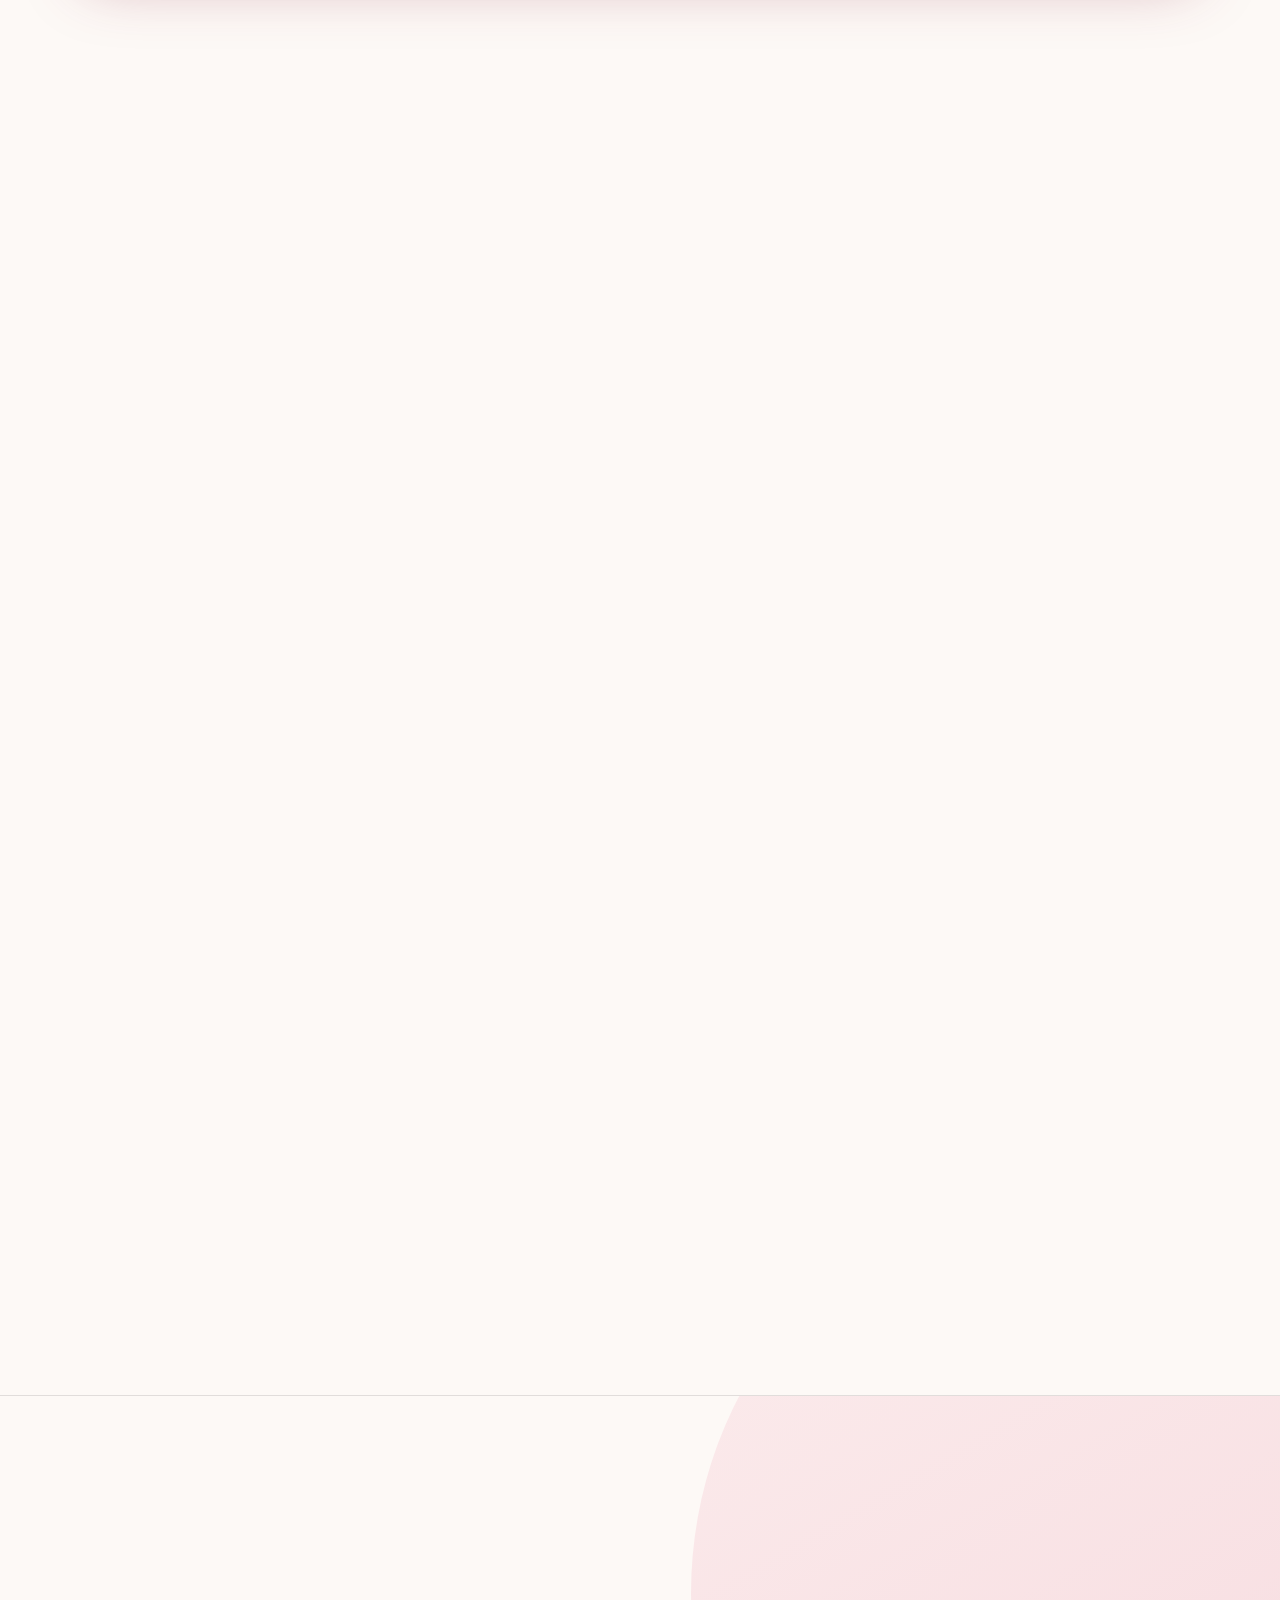
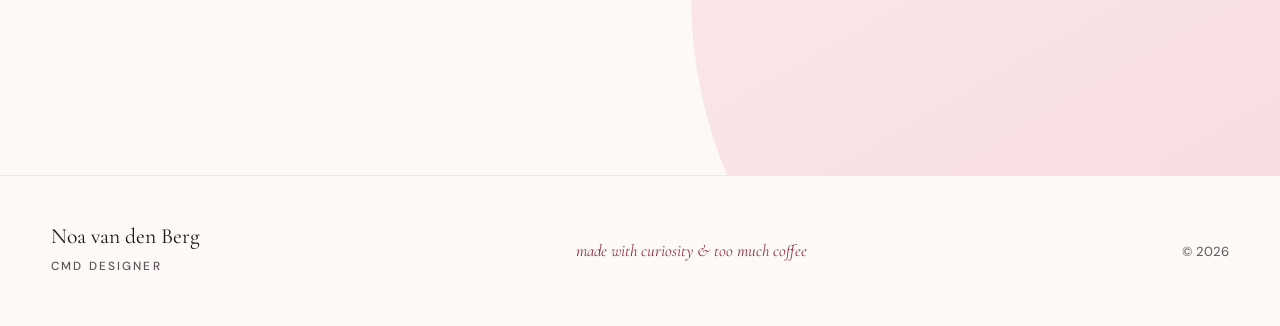
==== commit 22f4c17b: "festival finder en vormgeving aangepast" ====
--- a/01-festival-finder.html
+++ b/01-festival-finder.html
@@ -46,8 +46,8 @@
     <a href="index.html#contact"><span>03</span> Contact</a>
   </nav>
   <div class="menu__foot">
-    <a href="mailto:hello@noavandenberg.nl">hello@noavandenberg.nl</a>
-    <p>Alkmaar / NL</p>
+    <a href="mailto:noa0407@ziggo.nl">noa0407@ziggo.nl</a>
+    <p>Sint Pancras / NL</p>
   </div>
 </div>
 
@@ -72,7 +72,7 @@
       <span class="line line--indent" data-reveal data-delay="80"><span><em>Finder</em></span></span>
       </h1>
 
-      <p class="p-lead" data-reveal data-delay="160">A mobile app that helps festival-goers find the stage, the food truck and their friends — without draining the battery or the patience.</p>
+      <p class="p-lead" data-reveal data-delay="160">A mobile app that helps festival-goers find the stage, the food truck and their friends without draining the battery or the patience.</p>
     </div>
   </section>
 
@@ -80,33 +80,34 @@
 
     <!-- ========== META ========== -->
     <div class="p-meta" data-reveal>
-      <div><span class="label">Role</span><p>Concept, UX &amp; UI</p></div>
-      <div><span class="label">Timeline</span><p>8 weeks · solo</p></div>
-      <div><span class="label">Discipline</span><p>App design</p></div>
-      <div><span class="label">Tools</span><p>Figma, Maze, Miro</p></div>
+      <div><span class="label">Role</span><p>UX & UI Designer</p></div>
+      <div><span class="label">Timeline</span><p>year 2 · 9 weeks · solo</p></div>
+      <div><span class="label">Discipline</span><p>Multiple device design</p></div>
+      <div><span class="label">Tools</span><p>Adobe XD, Figma</p></div>
     </div>
 
     <!-- ========== COVER ==========
          Vervang de src door je eigen afbeelding in /assets -->
     <figure class="p-cover" data-reveal data-delay="80">
-      <img src="assets/hero-01.svg" alt="Hero image placeholder for the Festival Finder project">
+      <img src="assets/overzicht.jpg" alt="Hero image placeholder for the Festival Finder project">
     </figure>
 
     <!-- ========== TEKST ========== -->
     <div class="p-body">
       <section class="p-block" data-reveal>
         <h2>The brief</h2>
-        <div><p>Field research at two Dutch festivals showed that people open a festival app for three things: where am I, what is on right now, and where is everyone else. In the existing apps all three were buried under a programme feed nobody scrolled.</p></div>
+        <div><p>Make an app that uses multiple devices.</p></div>
       </section>
 
       <section class="p-block" data-reveal>
         <h2>My approach</h2>
-        <div><p>I mapped the journey from ticket to afterparty and designed everything around one map canvas, with a bottom sheet that swaps context instead of pushing you to a new screen. Two rounds of clickable prototypes, tested with eight users on an actual phone in actual sunlight.</p></div>
+        <div><p>I chose the theme festival and focused on making an app that helps you find festivals and plan them with your friends, also find your friends based on research this is a real struggle a lot of people face.</p></div>
       </section>
 
       <section class="p-block" data-reveal>
         <h2>The result</h2>
-        <div><p>In the second round the task &ldquo;find the next act on my list&rdquo; dropped from 40 to 12 seconds. The interface runs on one accent colour and a 4-pt grid, which keeps it readable at noon on a dusty field.</p></div>
+        <div><p>I created a mobile app that helps festival-goers find the stage, the food truck and their friends without draining the battery or the patience. The app runs on a watch and the phone so it's even easier to find your friends when you lose them.
+        </p></div>
       </section>
 
       <section class="p-block" data-reveal>
@@ -114,7 +115,6 @@
         <div>
           <ul>
             <li class="pill pill--ghost">User research</li>
-            <li class="pill pill--ghost">Journey map</li>
             <li class="pill pill--ghost">Wireflows</li>
             <li class="pill pill--ghost">Hi-fi prototype</li>
             <li class="pill pill--ghost">Design system</li>
@@ -127,16 +127,15 @@
     <div class="p-gallery">
       <figure class="p-shot p-shot--a" data-reveal>
         <span class="p-shot__frame">
-          <img src="assets/shot-01-a.svg" alt="Image placeholder: Map view with the bottom sheet in three states" loading="lazy">
+          <img src="assets/states2.jpg" alt="Agenda in three states" loading="lazy">
         </span>
-        <figcaption>Map view with the bottom sheet in three states</figcaption>
+        <figcaption>Agenda in three states</figcaption>
       </figure>
 
       <figure class="p-shot p-shot--b" data-reveal data-delay="80">
         <span class="p-shot__frame">
-          <img src="assets/shot-01-b.svg" alt="Image placeholder: Onboarding friend-finding flow" loading="lazy">
+          <img src="assets/find-friend.png" alt="find friends apple watch" loading="lazy">
         </span>
-        <figcaption>Onboarding &amp; friend-finding flow</figcaption>
       </figure>
     </div>
 
